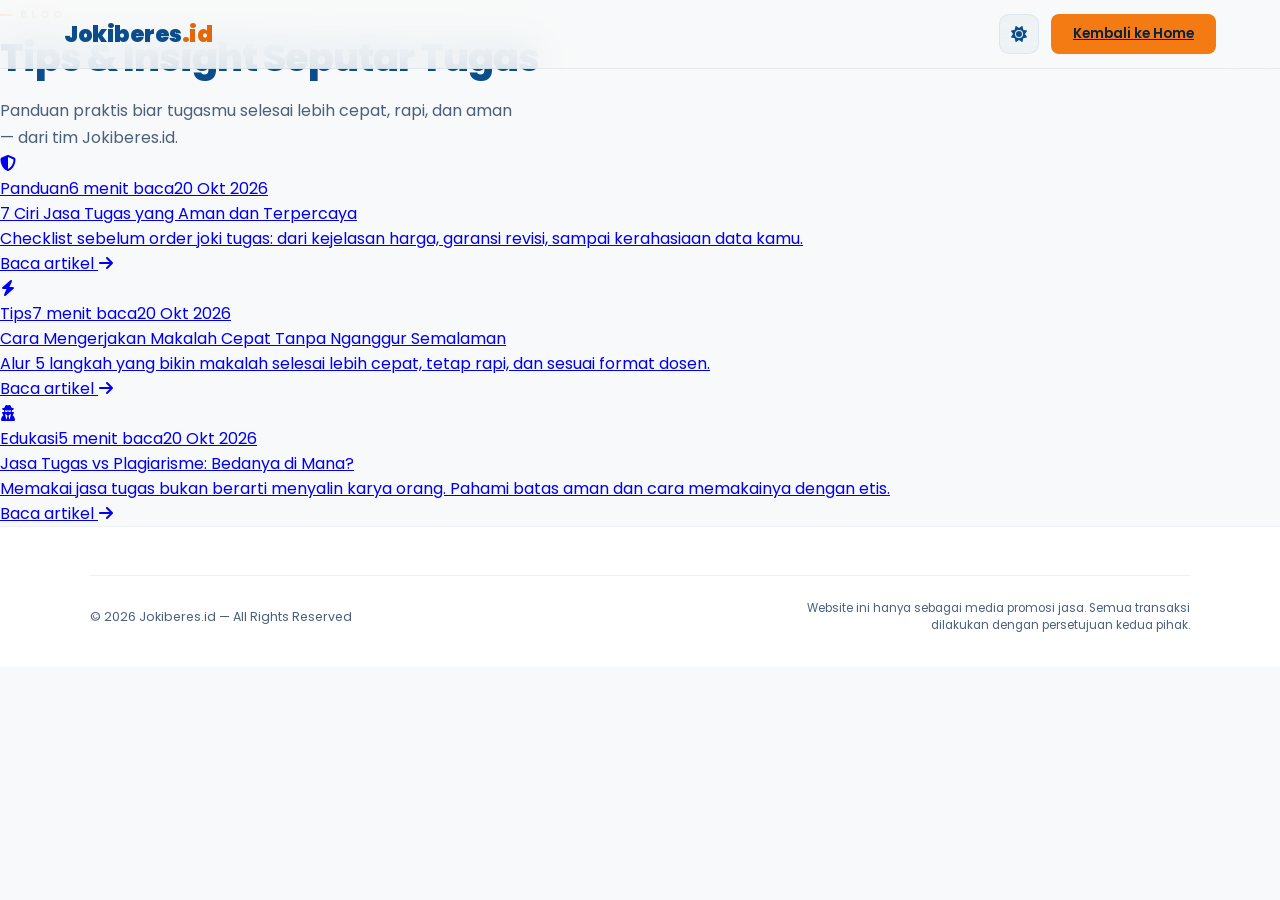
==== blog/index.html @ b33b4e6a "feat: tambah halaman blog dan 3 artikel SEO (jasa tugas, makalah, plagiarisme)" ====
<!DOCTYPE html>
<html lang="id" data-theme="light">
<head>
<meta charset="UTF-8">
<meta name="viewport" content="width=device-width, initial-scale=1.0">
<title>Blog Jokiberes.id — Tips Tugas, Makalah &amp; Jasa Tugas</title>
<meta name="description" content="Kumpulan artikel Jokiberes.id seputar jasa tugas: panduan memilih joki tugas yang aman, cara mengerjakan makalah cepat, dan edukasi soal plagiarisme.">
<meta name="robots" content="index, follow, max-image-preview:large">
<meta name="theme-color" content="#F8F9FA" media="(prefers-color-scheme: light)">
<meta name="theme-color" content="#0D1117" media="(prefers-color-scheme: dark)">
<link rel="canonical" href="https://www.jokiberes.my.id/blog/">
<meta property="og:type" content="website">
<meta property="og:site_name" content="Jokiberes.id">
<meta property="og:locale" content="id_ID">
<meta property="og:title" content="Blog &amp; Artikel — Tips Tugas &amp; Jasa Tugas | Jokiberes.id">
<meta property="og:description" content="Panduan memilih joki tugas aman, cara mengerjakan makalah cepat, dan edukasi soal plagiarisme.">
<meta property="og:url" content="https://www.jokiberes.my.id/blog/">
<meta property="og:image" content="https://www.jokiberes.my.id/img/og-image.png">
<meta name="twitter:card" content="summary_large_image">
<meta name="twitter:title" content="Blog &amp; Artikel — Tips Tugas | Jokiberes.id">
<meta name="twitter:description" content="Panduan memilih joki tugas aman, cara mengerjakan makalah cepat, dan edukasi soal plagiarisme.">
<meta name="twitter:image" content="https://www.jokiberes.my.id/img/og-image.png">

<script src="../js/theme.js"></script>
<link rel="preconnect" href="https://fonts.googleapis.com">
<link rel="preconnect" href="https://fonts.gstatic.com" crossorigin>
<link href="https://fonts.googleapis.com/css2?family=Poppins:wght@400;500;600;700;800;900&display=optional" rel="stylesheet">
<link rel="stylesheet" href="../css/style.css">
<noscript><style>.reveal{opacity:1!important;transform:none!important}</style></noscript>
<link rel="icon" href="../favicon.svg" type="image/svg+xml">
<link rel="icon" href="../favicon-32.png" sizes="32x32" type="image/png">
<link rel="apple-touch-icon" href="../apple-touch-icon.png">
</head>
<body>

<nav id="navbar" class="scrolled" aria-label="Navigasi utama">
  <a href="../index.html" class="nav-logo">Jokiberes<span>.id</span></a>
  <div class="nav-actions">
    <button type="button" class="theme-toggle" id="themeToggle" aria-label="Aktifkan mode gelap" aria-pressed="false" title="Ubah mode gelap/terang">
      <svg class="icon icon-sun" aria-hidden="true"><use href="../img/icons.svg#sun"></use></svg>
      <svg class="icon icon-moon" aria-hidden="true"><use href="../img/icons.svg#moon"></use></svg>
    </button>
    <a href="../index.html" class="btn-nav">Kembali ke Home</a>
  </div>
</nav>

<header class="blog-hero">
  <div class="section-label label-center">Blog</div>
  <h1 class="section-title">Tips &amp; Insight Seputar Tugas</h1>
  <p class="section-sub blog-hero-sub">Panduan praktis biar tugasmu selesai lebih cepat, rapi, dan aman — dari tim Jokiberes.id.</p>
</header>

<main class="blog-list">
  <a href="cara-memilih-jasa-tugas-aman.html" class="blog-list-item">
    <div class="blog-list-cover"><svg class="icon" aria-hidden="true"><use href="../img/icons.svg#shield-alt"></use></svg></div>
    <div class="blog-list-body">
      <div class="blog-meta"><span>Panduan</span><span class="dot-sep"></span><span>6 menit baca</span><span class="dot-sep"></span><span>20 Okt 2026</span></div>
      <div class="blog-card-title">7 Ciri Jasa Tugas yang Aman dan Terpercaya</div>
      <p class="blog-card-desc">Checklist sebelum order joki tugas: dari kejelasan harga, garansi revisi, sampai kerahasiaan data kamu.</p>
      <span class="blog-readmore">Baca artikel <svg class="icon" aria-hidden="true"><use href="../img/icons.svg#arrow-right"></use></svg></span>
    </div>
  </a>
  <a href="tips-mengerjakan-makalah-cepat.html" class="blog-list-item">
    <div class="blog-list-cover"><svg class="icon" aria-hidden="true"><use href="../img/icons.svg#bolt"></use></svg></div>
    <div class="blog-list-body">
      <div class="blog-meta"><span>Tips</span><span class="dot-sep"></span><span>7 menit baca</span><span class="dot-sep"></span><span>20 Okt 2026</span></div>
      <div class="blog-card-title">Cara Mengerjakan Makalah Cepat Tanpa Nganggur Semalaman</div>
      <p class="blog-card-desc">Alur 5 langkah yang bikin makalah selesai lebih cepat, tetap rapi, dan sesuai format dosen.</p>
      <span class="blog-readmore">Baca artikel <svg class="icon" aria-hidden="true"><use href="../img/icons.svg#arrow-right"></use></svg></span>
    </div>
  </a>
  <a href="jasa-tugas-dan-plagiarisme.html" class="blog-list-item">
    <div class="blog-list-cover"><svg class="icon" aria-hidden="true"><use href="../img/icons.svg#user-secret"></use></svg></div>
    <div class="blog-list-body">
      <div class="blog-meta"><span>Edukasi</span><span class="dot-sep"></span><span>5 menit baca</span><span class="dot-sep"></span><span>20 Okt 2026</span></div>
      <div class="blog-card-title">Jasa Tugas vs Plagiarisme: Bedanya di Mana?</div>
      <p class="blog-card-desc">Memakai jasa tugas bukan berarti menyalin karya orang. Pahami batas aman dan cara memakainya dengan etis.</p>
      <span class="blog-readmore">Baca artikel <svg class="icon" aria-hidden="true"><use href="../img/icons.svg#arrow-right"></use></svg></span>
    </div>
  </a>
</main>

<footer>
  <div class="footer-bottom">
    <div class="footer-copy">© 2026 Jokiberes.id — All Rights Reserved</div>
    <div class="footer-disclaimer">Website ini hanya sebagai media promosi jasa. Semua transaksi dilakukan dengan persetujuan kedua pihak.</div>
  </div>
</footer>

<script src="../js/script.js"></script>
</body>
</html>
---- css/style.css ----
*, *::before, *::after { margin: 0; padding: 0; box-sizing: border-box; }

  :root {
    --navy: #0A4D8A;
    --navy-dark: #05223e;
    --navy-light: #1664ae;
    --orange: #F47A13;
    --orange-dark: #c45d07;
    --orange-light: #ff933b;
    --orange-glow: rgba(244, 122, 19, 0.18);

    /* Accessible text variants of the accent color */
    --orange-text: #B55400;
    --orange-strong: #E2660A;
    --green-text: #1B7F32;
    --wa-text: #0E7A40;
    --ig-text: #C62368;

    /* Mapping legacy colors to the new three-color palette */
    --red: var(--orange);
    --red-dark: var(--orange-dark);
    --red-light: var(--orange-light);
    --red-glow: var(--orange-glow);
    
    /* Background colors (White / Off-White palette) */
    --black: #F8F9FA;
    --black2: #FFFFFF;
    --black3: #EAECEF;
    
    /* Text colors (Navy palette) */
    --white: #0A4D8A;
    --gray: #4A607A;
    --gray-light: #2A4563;
    
    --glass: rgba(10, 77, 138, 0.04);
    --glass-border: rgba(10, 77, 138, 0.08);

    /* Loader & scrolled nav bg */
    --loader-bg: #F8F9FA;
    --nav-scrolled-bg: rgba(248, 249, 250, 0.85);
    --lightbox-bg: rgba(248, 249, 250, 0.95);
    --mobile-nav-bg: #F8F9FA;

    /* Hover accent rgba */
    --accent-rgba-005: rgba(244, 122, 19, 0.05);
    --accent-rgba-01: rgba(244, 122, 19, 0.1);
    --accent-rgba-015: rgba(244, 122, 19, 0.15);
    --accent-rgba-02: rgba(244, 122, 19, 0.2);
    --accent-rgba-025: rgba(244, 122, 19, 0.25);
    --accent-rgba-03: rgba(244, 122, 19, 0.3);
    --accent-rgba-04: rgba(244, 122, 19, 0.4);

    --card-shadow: rgba(0, 0, 0, 0.08);
    --card-shadow-hover: rgba(0, 0, 0, 0.15);

    /* Select option bg */
    --select-option-bg: #EAECEF;

  }

  /* DARK MODE */
  [data-theme="dark"] {
    --navy: #5BA3E0;
    --navy-dark: #05223e;
    --navy-light: #74B5ED;
    --orange: #F47A13;
    --orange-dark: #c45d07;
    --orange-light: #ff933b;
    --orange-glow: rgba(244, 122, 19, 0.25);

    --orange-text: #F47A13;
    --orange-strong: #FF933B;
    --green-text: #4ADE80;
    --wa-text: #25D366;
    --ig-text: #E1306C;

    --red: var(--orange);
    --red-dark: var(--orange-dark);
    --red-light: var(--orange-light);
    --red-glow: var(--orange-glow);

    --black: #0D1117;
    --black2: #161B22;
    --black3: #1C2333;

    --white: #E6EDF3;
    --gray: #8B949E;
    --gray-light: #C9D1D9;

    --glass: rgba(255, 255, 255, 0.04);
    --glass-border: rgba(255, 255, 255, 0.08);

    --loader-bg: #0D1117;
    --nav-scrolled-bg: rgba(13, 17, 23, 0.88);
    --lightbox-bg: rgba(13, 17, 23, 0.95);
    --mobile-nav-bg: #0D1117;

    --accent-rgba-005: rgba(244, 122, 19, 0.06);
    --accent-rgba-01: rgba(244, 122, 19, 0.12);
    --accent-rgba-015: rgba(244, 122, 19, 0.18);
    --accent-rgba-02: rgba(244, 122, 19, 0.22);
    --accent-rgba-025: rgba(244, 122, 19, 0.28);
    --accent-rgba-03: rgba(244, 122, 19, 0.35);
    --accent-rgba-04: rgba(244, 122, 19, 0.45);

    --card-shadow: rgba(0, 0, 0, 0.3);
    --card-shadow-hover: rgba(0, 0, 0, 0.5);

    --select-option-bg: #1C2333;
  }

  html { scroll-behavior: smooth; }

  body {
    font-family: 'Poppins', sans-serif;
    background: var(--black);
    color: var(--white);
    overflow-x: hidden;
  }

  [hidden] { display: none !important; }

  .wrap { max-width: 1100px; margin: 0 auto; }
  .why-section-head { margin-top: 80px; }

  /* SVG ICON SYSTEM */
  .icon {
    width: 1em;
    height: 1em;
    fill: currentColor;
    display: inline-block;
    vertical-align: -0.125em;
    flex-shrink: 0;
  }

  /* ACCESSIBILITY */
  .skip-link {
    position: absolute;
    top: -60px;
    left: 16px;
    z-index: 100000;
    background: var(--orange-strong);
    color: #FFFFFF;
    padding: 12px 20px;
    border-radius: 0 0 10px 10px;
    font-size: 0.85rem;
    font-weight: 600;
    text-decoration: none;
    transition: top 0.2s ease;
  }
  .skip-link:focus { top: 0; }

  a:focus-visible,
  button:focus-visible,
  input:focus-visible,
  select:focus-visible,
  textarea:focus-visible {
    outline: 3px solid var(--orange-strong);
    outline-offset: 2px;
    border-radius: 6px;
  }

  @media (prefers-reduced-motion: reduce) {
    html { scroll-behavior: auto; }
    *, *::before, *::after {
      animation-duration: 0.001ms !important;
      animation-iteration-count: 1 !important;
      transition-duration: 0.001ms !important;
    }
    .reveal { opacity: 1 !important; transform: none !important; }
    .loader-bar-fill { width: 100%; }
  }

  /* LOADING SCREEN */
  #loader {
    position: fixed; inset: 0;
    background: var(--loader-bg);
    z-index: 99997;
    display: flex;
    flex-direction: column;
    align-items: center;
    justify-content: center;
    gap: 20px;
    transition: opacity 0.5s ease, visibility 0.5s ease;
  }
  #loader.hidden { opacity: 0; visibility: hidden; }
  .loader-logo {
    font-size: 2rem;
    font-weight: 900;
    letter-spacing: -1px;
    color: var(--navy);
  }
  .loader-logo span { color: var(--orange-text); }
  .loader-bar {
    width: 200px; height: 3px;
    background: var(--black3);
    border-radius: 99px;
    overflow: hidden;
  }
  .loader-bar-fill {
    height: 100%;
    background: linear-gradient(90deg, var(--orange-dark), var(--orange-light));
    border-radius: 99px;
    animation: loadfill 1.8s ease forwards;
  }
  @keyframes loadfill { from { width: 0; } to { width: 100%; } }
  .loader-text {
    font-size: 0.75rem;
    color: var(--gray);
    letter-spacing: 2px;
    text-transform: uppercase;
    animation: blink 1s infinite;
  }
  @keyframes blink { 0%,100%{opacity:1} 50%{opacity:0.3} }

  /* NAVBAR */
  nav {
    position: fixed;
    top: 0; left: 0; right: 0;
    z-index: 1000;
    padding: 20px 5%;
    display: flex;
    align-items: center;
    justify-content: space-between;
    transition: all 0.4s ease;
  }
  nav.scrolled {
    background: var(--nav-scrolled-bg);
    backdrop-filter: blur(20px);
    -webkit-backdrop-filter: blur(20px);
    border-bottom: 1px solid var(--glass-border);
    padding: 14px 5%;
  }
  .nav-logo {
    font-size: 1.4rem;
    font-weight: 900;
    letter-spacing: -0.5px;
    text-decoration: none;
    color: var(--navy);
  }
  .nav-logo span { color: var(--orange-strong); }
  .nav-links {
    display: flex;
    align-items: center;
    gap: 36px;
    list-style: none;
  }
  .nav-links a {
    color: var(--gray-light);
    text-decoration: none;
    font-size: 0.875rem;
    font-weight: 500;
    transition: color 0.2s;
    position: relative;
  }
  .nav-links a::after {
    content: '';
    position: absolute;
    bottom: -4px; left: 0;
    width: 0; height: 2px;
    background: var(--red);
    transition: width 0.3s;
    border-radius: 2px;
  }
  .nav-links a:hover { color: var(--navy); }
  .nav-links a:hover::after { width: 100%; }
  .nav-links a.active { color: var(--navy); }
  .nav-links a.active::after { width: 100%; }
  .btn-nav {
    background: var(--orange);
    color: var(--navy-dark) !important;
    padding: 10px 22px;
    border-radius: 8px;
    font-weight: 600;
    font-size: 0.85rem !important;
    transition: background 0.2s, transform 0.2s, box-shadow 0.2s !important;
  }
  .btn-nav:hover {
    background: var(--orange-light) !important;
    transform: translateY(-2px);
    box-shadow: 0 8px 24px var(--orange-glow);
  }
  .btn-nav::after { display: none !important; }
  .nav-actions {
    display: flex;
    align-items: center;
    gap: 12px;
  }
  .hamburger {
    display: none;
    flex-direction: column;
    gap: 5px;
    cursor: pointer;
    padding: 4px;
    background: none;
    border: none;
  }
  .hamburger span {
    display: block;
    width: 24px; height: 2px;
    background: var(--navy);
    border-radius: 2px;
    transition: all 0.3s;
  }

  /* HERO */
  #home {
    min-height: 100vh;
    display: flex;
    align-items: center;
    padding: 120px 5% 80px;
    position: relative;
    overflow: hidden;
  }
  .hero-bg {
    position: absolute;
    inset: 0;
    background: 
      radial-gradient(ellipse 60% 60% at 70% 40%, var(--accent-rgba-005) 0%, transparent 70%),
      radial-gradient(ellipse 40% 40% at 20% 80%, var(--glass) 0%, transparent 60%);
  }
  .hero-grid {
    position: absolute;
    inset: 0;
    background-image: 
      linear-gradient(var(--glass-border) 1px, transparent 1px),
      linear-gradient(90deg, var(--glass-border) 1px, transparent 1px);
    background-size: 60px 60px;
    mask-image: radial-gradient(ellipse 80% 80% at 50% 50%, black 30%, transparent 80%);
  }
  .hero-inner {
    display: grid;
    grid-template-columns: 1fr 1fr;
    gap: 60px;
    align-items: center;
    width: 100%;
    max-width: 1200px;
    margin: 0 auto;
    position: relative;
  }
  .hero-badge {
    display: inline-flex;
    align-items: center;
    gap: 8px;
    background: var(--glass);
    border: 1px solid var(--glass-border);
    border-radius: 99px;
    padding: 6px 16px;
    font-size: 0.75rem;
    font-weight: 500;
    color: var(--gray-light);
    margin-bottom: 24px;
    backdrop-filter: blur(10px);
    animation: fadeUp 0.6s ease both;
  }
  .hero-badge .icon { color: var(--orange-text); font-size: 0.7rem; }
  .hero-title {
    font-size: clamp(2.2rem, 4.5vw, 3.8rem);
    font-weight: 900;
    line-height: 1.1;
    letter-spacing: -1.5px;
    margin-bottom: 20px;
    animation: fadeUp 0.6s 0.1s ease both;
  }
  .hero-title .accent { color: var(--orange-strong); }
  .hero-title .underline-red {
    position: relative;
    display: inline-block;
  }
  .hero-title .underline-red::after {
    content: '';
    position: absolute;
    bottom: 2px; left: 0; right: 0;
    height: 4px;
    background: linear-gradient(90deg, var(--red), var(--red-light));
    border-radius: 2px;
    transform: scaleX(0);
    transform-origin: left;
    animation: lineExpand 0.8s 0.8s ease forwards;
  }
  @keyframes lineExpand { to { transform: scaleX(1); } }
  .hero-sub {
    font-size: 1.05rem;
    color: var(--gray);
    line-height: 1.7;
    margin-bottom: 36px;
    font-weight: 400;
    animation: fadeUp 0.6s 0.2s ease both;
  }
  .hero-sub strong { color: var(--gray-light); font-weight: 600; }
  .hero-btns {
    display: flex;
    gap: 14px;
    flex-wrap: wrap;
    animation: fadeUp 0.6s 0.3s ease both;
  }
  .btn-primary {
    display: inline-flex;
    align-items: center;
    gap: 10px;
    background: var(--orange);
    color: var(--navy-dark);
    padding: 14px 28px;
    border-radius: 10px;
    text-decoration: none;
    font-weight: 700;
    font-size: 0.95rem;
    transition: all 0.25s ease;
    box-shadow: 0 4px 20px var(--orange-glow);
  }
  .btn-primary:hover {
    background: var(--orange-light);
    transform: translateY(-3px);
    box-shadow: 0 12px 32px var(--accent-rgba-03);
  }
  .btn-secondary {
    display: inline-flex;
    align-items: center;
    gap: 10px;
    background: transparent;
    color: var(--navy);
    padding: 14px 28px;
    border-radius: 10px;
    text-decoration: none;
    font-weight: 600;
    font-size: 0.95rem;
    border: 1.5px solid var(--glass-border);
    transition: all 0.25s ease;
    backdrop-filter: blur(10px);
  }
  .btn-secondary:hover {
    border-color: var(--orange);
    color: var(--orange);
    transform: translateY(-3px);
    background: var(--accent-rgba-005);
  }
  .hero-stats {
    display: flex;
    gap: 28px;
    margin-top: 48px;
    animation: fadeUp 0.6s 0.4s ease both;
  }
  .stat-item { text-align: left; }
  .stat-num {
    font-size: 1.6rem;
    font-weight: 800;
    color: var(--white);
    letter-spacing: -1px;
  }
  .stat-num span { color: var(--orange-strong); }
  .stat-label { font-size: 0.72rem; color: var(--gray); font-weight: 500; margin-top: 2px; }
  .stat-divider { width: 1px; background: var(--glass-border); align-self: stretch; }

  /* HERO VISUAL */
  .hero-visual {
    position: relative;
    animation: fadeUp 0.6s 0.2s ease both;
    margin-top: -100px;
  }
  .hero-card-main {
    background: var(--black3);
    border: 1px solid var(--glass-border);
    border-radius: 20px;
    padding: 28px;
    position: relative;
    overflow: hidden;
  }
  .hero-card-main::before {
    content: '';
    position: absolute;
    top: 0; left: 0; right: 0;
    height: 2px;
    background: linear-gradient(90deg, transparent, var(--orange), transparent);
  }
  .card-header {
    display: flex;
    align-items: center;
    gap: 10px;
    margin-bottom: 20px;
  }
  .dot { width: 10px; height: 10px; border-radius: 50%; }
  .dot.red { background: #FF5F57; }
  .dot.yellow { background: #FEBC2E; }
  .dot.green { background: #28C840; }
  .card-title { font-size: 0.8rem; color: var(--gray); margin-left: auto; }
  .service-list { display: flex; flex-direction: column; gap: 12px; }
  .service-item {
    display: flex;
    align-items: center;
    gap: 12px;
    background: var(--glass);
    border: 1px solid var(--glass-border);
    border-radius: 10px;
    padding: 12px 14px;
    transition: all 0.3s;
    cursor: default;
  }
  .service-item:hover {
    border-color: var(--accent-rgba-03);
    background: var(--accent-rgba-005);
    transform: translateX(4px);
  }
  .service-icon {
    width: 36px; height: 36px;
    background: var(--accent-rgba-01);
    border-radius: 8px;
    display: flex; align-items: center; justify-content: center;
    color: var(--red);
    font-size: 0.9rem;
    flex-shrink: 0;
  }
  .service-info { flex: 1; }
  .service-name { font-size: 0.82rem; font-weight: 600; margin-bottom: 2px; }
  .service-time { font-size: 0.7rem; color: var(--gray); }
  .service-status {
    font-size: 0.65rem;
    padding: 3px 8px;
    border-radius: 99px;
    font-weight: 600;
  }
  .status-ready { background: rgba(40,200,64,0.15); color: var(--green-text); }
  .status-fast { background: var(--accent-rgba-015); color: var(--orange-text); }

  /* FLOATING BADGES */
  .float-badge {
    position: absolute;
    background: var(--black3);
    border: 1px solid var(--glass-border);
    border-radius: 10px;
    padding: 10px 14px;
    font-size: 0.75rem;
    font-weight: 600;
    display: flex;
    align-items: center;
    gap: 8px;
    backdrop-filter: blur(10px);
    animation: float 3s ease-in-out infinite;
    white-space: nowrap;
  }
  .float-badge.b1 { top: -60px; right: 20px; animation-delay: 0s; }
  .float-badge.b2 { top: -60px; left: 20px; animation-delay: 1s; }
  .float-badge.b3 { bottom: -60px; left: 50%; transform: translateX(-50%); animation-delay: 2s; }
  .float-badge .icon { color: var(--red); }
  @keyframes float { 0%,100%{transform:translateY(0)} 50%{transform:translateY(-8px)} }

  /* SECTION BASE */
  section { padding: 100px 5%; }
  .section-label {
    display: inline-block;
    font-size: 0.7rem;
    font-weight: 700;
    letter-spacing: 3px;
    text-transform: uppercase;
    color: var(--orange-text);
    margin-bottom: 12px;
    position: relative;
    padding-left: 20px;
  }
  .section-label::before {
    content: '';
    position: absolute;
    left: 0; top: 50%;
    transform: translateY(-50%);
    width: 12px; height: 2px;
    background: var(--red);
  }
  .section-title {
    font-size: clamp(1.8rem, 3vw, 2.8rem);
    font-weight: 800;
    letter-spacing: -1px;
    line-height: 1.2;
    margin-bottom: 16px;
  }
  .section-sub {
    font-size: 1rem;
    color: var(--gray);
    max-width: 520px;
    line-height: 1.7;
  }
  .section-head { margin-bottom: 60px; }
  .center { text-align: center; }
  .center .section-label { padding-left: 0; }
  .center .section-label::before { display: none; }
  .center .section-sub { margin: 0 auto; }

  /* SERVICES */
  #services { background: var(--black2); }
  .services-grid {
    display: grid;
    grid-template-columns: repeat(auto-fit, minmax(280px, 1fr));
    gap: 24px;
    margin-bottom: 60px;
  }
  .service-card {
    background: var(--black3);
    border: 1px solid var(--glass-border);
    border-radius: 16px;
    padding: 28px;
    transition: all 0.3s ease;
    position: relative;
    overflow: hidden;
    cursor: default;
  }
  .service-card::after {
    content: '';
    position: absolute;
    bottom: 0; left: 0; right: 0;
    height: 2px;
    background: linear-gradient(90deg, var(--orange), var(--orange-light));
    transform: scaleX(0);
    transition: transform 0.3s ease;
  }
  .service-card:hover { 
    border-color: var(--accent-rgba-025); 
    transform: translateY(-6px);
    box-shadow: 0 24px 48px var(--card-shadow-hover), 0 0 0 1px var(--accent-rgba-01);
  }
  .service-card:hover::after { transform: scaleX(1); }
  .sc-icon {
    width: 52px; height: 52px;
    background: var(--accent-rgba-01);
    border-radius: 12px;
    display: flex; align-items: center; justify-content: center;
    color: var(--red);
    font-size: 1.3rem;
    margin-bottom: 20px;
    transition: all 0.3s;
  }
  .service-card:hover .sc-icon {
    background: var(--accent-rgba-02);
    box-shadow: 0 0 20px var(--red-glow);
  }
  .sc-name { font-size: 1.05rem; font-weight: 700; margin-bottom: 10px; }
  .sc-desc { font-size: 0.85rem; color: var(--gray); line-height: 1.6; margin-bottom: 16px; }
  .sc-features { display: flex; flex-direction: column; gap: 6px; }
  .sc-feat {
    display: flex;
    align-items: center;
    gap: 8px;
    font-size: 0.78rem;
    color: var(--gray-light);
  }
  .sc-feat .icon { color: var(--orange-text); font-size: 0.7rem; }
  .service-card-cta { border-color: var(--accent-rgba-02); background: var(--accent-rgba-005); }
  .sc-icon-cta { background: var(--accent-rgba-02) !important; }

  /* WHY US */
  .why-grid {
    display: grid;
    grid-template-columns: repeat(auto-fit, minmax(200px, 1fr));
    gap: 20px;
  }
  .why-card {
    text-align: center;
    padding: 32px 20px;
    background: var(--glass);
    border: 1px solid var(--glass-border);
    border-radius: 16px;
    transition: all 0.3s;
  }
  .why-card:hover {
    border-color: var(--accent-rgba-03);
    background: var(--accent-rgba-005);
    transform: translateY(-4px);
  }
  .why-icon {
    width: 56px; height: 56px;
    background: var(--accent-rgba-01);
    border-radius: 50%;
    display: flex; align-items: center; justify-content: center;
    color: var(--red);
    font-size: 1.4rem;
    margin: 0 auto 16px;
  }
  .why-title { font-size: 0.95rem; font-weight: 700; margin-bottom: 8px; }
  .why-desc { font-size: 0.78rem; color: var(--gray); line-height: 1.5; }

  /* REVIEWS */
  #reviews { background: var(--black); }
  .stats-strip {
    display: flex;
    justify-content: center;
    gap: 48px;
    flex-wrap: wrap;
    margin-bottom: 60px;
    padding: 32px;
    background: var(--glass);
    border: 1px solid var(--glass-border);
    border-radius: 16px;
    backdrop-filter: blur(10px);
  }
  .strip-stat { text-align: center; }
  .strip-num {
    font-size: 1.8rem;
    font-weight: 800;
    letter-spacing: -1px;
  }
  .strip-num .pct { color: var(--orange-strong); }
  .strip-label { font-size: 0.75rem; color: var(--gray); margin-top: 4px; }

  .screenshot-gallery {
    display: grid;
    grid-template-columns: repeat(4, 1fr);
    gap: 14px;
    margin-bottom: 48px;
  }
  .testi-thumb {
    display: block;
    width: 100%;
    padding: 0;
    border: none;
    background: none;
    cursor: zoom-in;
  }
  .testi-screenshot {
  width: 100%;
  height: 180px;
  object-fit: cover;
  border-radius: 10px;
  margin-bottom: 16px;
  border: 1px solid var(--glass-border);
  cursor: zoom-in;
  transition: transform 0.3s ease, box-shadow 0.3s ease, border-color 0.3s ease;
  }
  .testi-thumb:hover .testi-screenshot,
  .testi-thumb:focus-visible .testi-screenshot {
    transform: scale(1.03) translateY(-4px);
    box-shadow: 0 12px 32px var(--accent-rgba-025);
    border-color: var(--accent-rgba-04);
  }

  /* Lightbox */
  .lightbox {
    position: fixed;
    inset: 0;
    background: var(--lightbox-bg);
    backdrop-filter: blur(12px);
    z-index: 99999;
    display: flex;
    align-items: center;
    justify-content: center;
    opacity: 0;
    visibility: hidden;
    transition: all 0.3s ease;
    cursor: zoom-out;
  }
  .lightbox.open {
    opacity: 1;
    visibility: visible;
  }
  .lightbox img {
    max-width: 90vw;
    max-height: 85vh;
    border-radius: 14px;
    object-fit: contain;
    transform: scale(0.85);
    transition: transform 0.35s cubic-bezier(0.34, 1.56, 0.64, 1);
    box-shadow: 0 32px 80px var(--card-shadow-hover), 0 0 0 1px var(--accent-rgba-02);
  }
  .lightbox.open img {
    transform: scale(1);
  }
  .lightbox-close {
    position: absolute;
    top: 24px; right: 28px;
    color: var(--navy);
    font-size: 1.8rem;
    cursor: pointer;
    opacity: 0.6;
    transition: opacity 0.2s, transform 0.2s;
    background: none;
    border: none;
    line-height: 1;
  }
  .lightbox-close:hover {
    opacity: 1;
    transform: rotate(90deg);
  }
  .testimonial-slider { 
  position: relative; 
  overflow: hidden;
  width: 100%;
  }
  .testimonial-track {
  display: flex;
  gap: 24px;
  transition: transform 0.5s cubic-bezier(0.4, 0, 0.2, 1);
  will-change: transform;
  }
  .testi-card {
    min-width: 100%;
    background: var(--black3);
    border: 1px solid var(--glass-border);
    border-radius: 16px;
    padding: 28px;
    flex-shrink: 0;
    transition: all 0.3s;
    position: relative;
  }
  .testi-card::before {
    content: '"';
    position: absolute;
    top: 16px; right: 24px;
    font-size: 5rem;
    color: var(--accent-rgba-01);
    font-family: Georgia, serif;
    line-height: 1;
  }
  .testi-stars { color: #FFD700; font-size: 0.85rem; margin-bottom: 14px; letter-spacing: 2px; }
  .testi-text { font-size: 0.88rem; color: var(--gray-light); line-height: 1.7; margin-bottom: 20px; }
  .testi-user { display: flex; align-items: center; gap: 12px; }
  .testi-avatar {
    width: 42px; height: 42px;
    border-radius: 50%;
    background: linear-gradient(135deg, var(--navy-dark), var(--navy-light));
    display: flex; align-items: center; justify-content: center;
    font-weight: 700;
    font-size: 0.95rem;
    color: #FFFFFF;
  }
  .testi-name { font-weight: 600; font-size: 0.88rem; }
  .testi-role { font-size: 0.72rem; color: var(--gray); margin-top: 2px; }
  .testi-service {
    display: inline-block;
    margin-top: 4px;
    font-size: 0.65rem;
    padding: 2px 8px;
    border-radius: 99px;
    background: var(--accent-rgba-015);
    color: var(--orange-text);
    font-weight: 600;
  }
  .slider-controls {
    display: flex;
    align-items: center;
    justify-content: center;
    gap: 16px;
    margin-top: 36px;
  }
  .slider-btn {
    width: 44px; height: 44px;
    border-radius: 50%;
    border: 1.5px solid var(--glass-border);
    background: var(--glass);
    color: var(--navy);
    font-size: 0.9rem;
    cursor: pointer;
    transition: all 0.2s;
    display: flex; align-items: center; justify-content: center;
  }
  .slider-btn:hover {
    border-color: var(--orange);
    background: var(--accent-rgba-01);
    color: var(--orange);
  }
  .slider-dots { display: flex; gap: 6px; }
  .dot-indicator {
    width: 6px; height: 6px;
    padding: 0;
    border: none;
    border-radius: 99px;
    background: var(--glass-border);
    transition: all 0.3s;
    cursor: pointer;
  }
  .dot-indicator.active { background: var(--red); width: 24px; }

  /* FAQ */
  #faq { background: var(--black2); }
  .faq-grid { max-width: 760px; margin: 0 auto; display: flex; flex-direction: column; gap: 12px; }
  .faq-item {
    background: var(--black3);
    border: 1px solid var(--glass-border);
    border-radius: 12px;
    overflow: hidden;
    transition: border-color 0.3s;
  }
  .faq-item.active { border-color: var(--accent-rgba-03); }
  .faq-heading { margin: 0; font-size: inherit; font-weight: inherit; }
  .faq-q {
    width: 100%;
    padding: 20px 24px;
    display: flex;
    align-items: center;
    justify-content: space-between;
    gap: 16px;
    cursor: pointer;
    font-family: inherit;
    font-weight: 600;
    font-size: 0.92rem;
    text-align: left;
    background: none;
    border: none;
    user-select: none;
    color: var(--navy);
  }
  .faq-arrow {
    color: var(--gray);
    transition: transform 0.3s, color 0.3s;
    flex-shrink: 0;
    font-size: 0.8rem;
  }
  .faq-item.active .faq-arrow { transform: rotate(180deg); color: var(--orange); }
  .faq-a {
    max-height: 0;
    padding: 0;
    overflow: hidden;
    transition: max-height 0.4s ease, padding 0.3s;
    font-size: 0.85rem;
    color: var(--gray);
    line-height: 1.7;
  }
  .faq-item.active .faq-a { max-height: 400px; }
  .faq-a-inner { padding: 0 24px 20px; }
  .faq-more {
    text-align: center;
    margin-top: 36px;
    font-size: 0.85rem;
    color: var(--gray);
  }
  .faq-more a { color: var(--orange-text); font-weight: 600; }

  /* CONTACT */
  #contact { background: var(--black); }
  .contact-inner {
    display: grid;
    grid-template-columns: 1fr 1fr;
    gap: 60px;
    align-items: start;
    max-width: 1100px;
    margin: 0 auto;
  }
  .contact-cta-text {
    font-size: clamp(1.8rem, 2.5vw, 2.4rem);
    font-weight: 800;
    letter-spacing: -1px;
    line-height: 1.2;
    margin-bottom: 16px;
  }
  .contact-cta-text span { color: var(--orange-strong); }
  .contact-sub { font-size: 0.9rem; color: var(--gray); line-height: 1.7; margin-bottom: 36px; }
  .contact-channels { display: flex; flex-direction: column; gap: 14px; }
  .channel-btn {
    display: flex;
    align-items: center;
    gap: 14px;
    padding: 16px 20px;
    border-radius: 12px;
    text-decoration: none;
    font-weight: 600;
    font-size: 0.9rem;
    transition: all 0.25s;
    border: 1.5px solid transparent;
  }
  .channel-btn.wa { background: rgba(37,211,102,0.08); color: var(--wa-text); border-color: rgba(37,211,102,0.2); }
  .channel-btn.wa:hover { background: rgba(37,211,102,0.15); transform: translateX(6px); box-shadow: 0 8px 24px rgba(37,211,102,0.15); }
  .channel-btn.tk { background: var(--glass); color: var(--navy); border-color: var(--glass-border); }
  .channel-btn.tk:hover { background: var(--accent-rgba-005); transform: translateX(6px); }
  .channel-btn.ig { background: rgba(225,48,108,0.08); color: var(--ig-text); border-color: rgba(225,48,108,0.2); }
  .channel-btn.ig:hover { background: rgba(225,48,108,0.15); transform: translateX(6px); }
  .channel-btn.em { background: var(--accent-rgba-005); color: var(--orange-text); border-color: var(--accent-rgba-02); }
  .channel-btn.em:hover { background: var(--accent-rgba-015); transform: translateX(6px); }
  .channel-icon { font-size: 1.3rem; }
  .channel-arrow { margin-left: auto; font-size: 0.9rem; }
  .channel-title { font-size: 0.95rem; }
  .channel-sub { font-size: 0.75rem; opacity: 0.75; font-weight: 400; }

  /* FORM */
  .contact-form {
    background: var(--black3);
    border: 1px solid var(--glass-border);
    border-radius: 20px;
    padding: 36px;
    position: relative;
    overflow: hidden;
  }
  .contact-form::before {
    content: '';
    position: absolute;
    top: 0; left: 0; right: 0;
    height: 2px;
    background: linear-gradient(90deg, var(--orange), var(--orange-light), transparent);
  }
  .form-title { font-size: 1.1rem; font-weight: 700; margin-bottom: 24px; }
  .form-group { margin-bottom: 18px; }
  .form-label { font-size: 0.78rem; color: var(--gray); font-weight: 600; letter-spacing: 0.5px; margin-bottom: 8px; display: block; text-transform: uppercase; }
  .form-input {
    width: 100%;
    background: var(--glass);
    border: 1.5px solid var(--glass-border);
    border-radius: 10px;
    padding: 12px 16px;
    color: var(--white);
    font-family: 'Poppins', sans-serif;
    font-size: 0.88rem;
    transition: all 0.2s;
    outline: none;
  }
  .form-input:focus { border-color: var(--red); background: var(--accent-rgba-005); }
  .form-input::placeholder { color: var(--gray); }
  select.form-input option { background: var(--select-option-bg); color: var(--white); }
  .btn-submit {
    width: 100%;
    background: var(--red);
    color: var(--navy-dark);
    border: none;
    padding: 14px;
    border-radius: 10px;
    font-family: 'Poppins', sans-serif;
    font-size: 0.95rem;
    font-weight: 700;
    cursor: pointer;
    transition: all 0.25s;
    margin-top: 8px;
    display: flex; align-items: center; justify-content: center; gap: 10px;
  }
  .btn-submit:hover { background: var(--red-light); transform: translateY(-2px); box-shadow: 0 12px 32px var(--red-glow); }

  /* FOOTER */
  footer {
    background: var(--black2);
    border-top: 1px solid var(--glass-border);
    padding: 48px 5% 32px;
  }
  .footer-inner {
    display: grid;
    grid-template-columns: 1.5fr 1fr 1fr 1fr;
    gap: 40px;
    max-width: 1100px;
    margin: 0 auto 40px;
  }
  .footer-brand-name { font-size: 1.3rem; font-weight: 900; letter-spacing: -0.5px; margin-bottom: 12px; }
  .footer-brand-name span { color: var(--orange-strong); }
  .footer-brand-desc { font-size: 0.82rem; color: var(--gray); line-height: 1.6; }
  .footer-col-title { font-size: 0.8rem; font-weight: 700; letter-spacing: 1px; text-transform: uppercase; color: var(--white); margin-bottom: 16px; }
  .footer-links { display: flex; flex-direction: column; gap: 10px; }
  .footer-links a { font-size: 0.82rem; color: var(--gray); text-decoration: none; transition: color 0.2s; }
  .footer-links a:hover { color: var(--orange-text); }
  .social-links { display: flex; gap: 12px; margin-top: 20px; }
  .social-btn {
    width: 36px; height: 36px;
    border-radius: 8px;
    background: var(--glass);
    border: 1px solid var(--glass-border);
    display: flex; align-items: center; justify-content: center;
    color: var(--navy);
    text-decoration: none;
    font-size: 0.85rem;
    transition: all 0.2s;
  }
  .social-btn:hover { background: var(--accent-rgba-01); color: var(--orange-text); border-color: var(--accent-rgba-03); }
  .footer-bottom {
    border-top: 1px solid var(--glass-border);
    padding-top: 24px;
    display: flex;
    justify-content: space-between;
    align-items: center;
    flex-wrap: wrap;
    gap: 12px;
    max-width: 1100px;
    margin: 0 auto;
  }
  .footer-copy { font-size: 0.78rem; color: var(--gray); }
  .footer-disclaimer { font-size: 0.72rem; color: var(--gray); max-width: 400px; text-align: right; }

  /* FLOATING WA */
  .wa-float {
    position: fixed;
    bottom: 30px; right: 30px;
    z-index: 999;
    width: 58px; height: 58px;
    border-radius: 50%;
    background: #25D366;
    display: flex; align-items: center; justify-content: center;
    color: white;
    font-size: 1.6rem;
    text-decoration: none;
    box-shadow: 0 8px 24px rgba(37,211,102,0.4);
    transition: all 0.3s;
    animation: pulse-wa 2s ease-in-out infinite;
  }
  .wa-float:hover { transform: scale(1.1); box-shadow: 0 16px 40px rgba(37,211,102,0.5); }
  @keyframes pulse-wa {
    0%,100%{ box-shadow: 0 8px 24px rgba(37,211,102,0.4), 0 0 0 0 rgba(37,211,102,0.4); }
    70%{ box-shadow: 0 8px 24px rgba(37,211,102,0.4), 0 0 0 12px rgba(37,211,102,0); }
  }

  /* ANIMATIONS */
  @keyframes fadeUp {
    from { opacity: 0; transform: translateY(30px); }
    to { opacity: 1; transform: translateY(0); }
  }

  /* THEME TOGGLE BUTTON */
  .theme-toggle {
    width: 40px;
    height: 40px;
    border-radius: 10px;
    border: 1.5px solid var(--glass-border);
    background: var(--glass);
    color: var(--navy);
    font-size: 1rem;
    cursor: pointer;
    display: flex;
    align-items: center;
    justify-content: center;
    transition: all 0.3s ease;
    position: relative;
    overflow: hidden;
    flex-shrink: 0;
  }
  .theme-toggle:hover {
    border-color: var(--orange);
    background: var(--accent-rgba-01);
    color: var(--orange);
    transform: translateY(-2px);
  }
  .theme-toggle .icon-sun,
  .theme-toggle .icon-moon {
    position: absolute;
    transition: all 0.4s cubic-bezier(0.34, 1.56, 0.64, 1);
  }
  .theme-toggle .icon-sun {
    opacity: 1;
    transform: rotate(0deg) scale(1);
  }
  .theme-toggle .icon-moon {
    opacity: 0;
    transform: rotate(-90deg) scale(0.5);
  }
  [data-theme="dark"] .theme-toggle .icon-sun {
    opacity: 0;
    transform: rotate(90deg) scale(0.5);
  }
  [data-theme="dark"] .theme-toggle .icon-moon {
    opacity: 1;
    transform: rotate(0deg) scale(1);
  }

  /* Smooth transition for theme switching */
  body,
  body *:not(.loader-bar-fill):not(.theme-toggle .icon-sun):not(.theme-toggle .icon-moon) {
    transition: background-color 0.3s ease, color 0.3s ease, border-color 0.3s ease, box-shadow 0.3s ease;
  }
  .reveal {
    opacity: 0;
    transform: translateY(40px);
    transition: opacity 0.7s ease, transform 0.7s ease;
  }
  .reveal.visible { opacity: 1; transform: translateY(0); }
  .reveal-delay-1 { transition-delay: 0.1s; }
  .reveal-delay-2 { transition-delay: 0.2s; }
  .reveal-delay-3 { transition-delay: 0.3s; }
  .reveal-delay-4 { transition-delay: 0.4s; }

  /* MOBILE NAV */
  @media (max-width: 900px) {
    .nav-links { display: none; flex-direction: column; gap: 24px; position: absolute; top: 100%; left: 0; right: 0; background: var(--mobile-nav-bg); backdrop-filter: blur(20px); padding: 32px 5%; border-bottom: 1px solid var(--glass-border); }
    .nav-links.open { display: flex; }
    .hamburger { display: flex; }
    .hero-inner { grid-template-columns: 1fr; }
    .hero-visual { display: none; }
    .hero-stats { gap: 16px; }
    .contact-inner { grid-template-columns: 1fr; }
    .footer-inner { grid-template-columns: 1fr 1fr; }
    .footer-disclaimer { text-align: left; }
  }
  @media (max-width: 600px) {
    section { padding: 70px 5%; }
    .services-grid { grid-template-columns: 1fr; }
    .stats-strip { gap: 24px; }
    .footer-bottom { flex-direction: column; text-align: center; }
    .footer-disclaimer { text-align: center; max-width: 100%; }
    .why-grid {
      grid-template-columns: 1fr 1fr;
    }
    .why-card:last-child {
      grid-column: 1 / -1;
      max-width: 180px;
      margin: 0 auto;
    }
    .screenshot-gallery {
      grid-template-columns: 1fr 1fr !important;
      gap: 10px !important;
    }
    .testi-screenshot {
      height: 140px;
    }
    .testimonial-track {
      flex-direction: column;
      transform: none !important;
      gap: 16px;
    }
    .testi-card {
      min-width: unset;
      width: 100%;
    }
    .slider-controls {
      display: none;
    }
    .footer-inner { 
    grid-template-columns: 1fr 1fr;
    gap: 28px;
    }
    .footer-inner > div:first-child {
    grid-column: 1 / -1;
    }
  }

  /* LEGAL / CONTENT PAGES */
  .legal-page {
    padding: 140px 5% 100px;
    max-width: 900px;
    margin: 0 auto;
  }
  .legal-title {
    font-size: clamp(1.8rem, 3vw, 2.6rem);
    font-weight: 800;
    letter-spacing: -1px;
    margin-bottom: 8px;
  }
  .legal-updated { font-size: 0.8rem; color: var(--gray); margin-bottom: 40px; }
  .legal-content h2 {
    font-size: 1.15rem;
    font-weight: 700;
    margin: 32px 0 12px;
  }
  .legal-content p, .legal-content li {
    font-size: 0.9rem;
    color: var(--gray-light);
    line-height: 1.8;
  }
  .legal-content ul { margin: 8px 0 8px 22px; }
  .legal-content li { margin-bottom: 6px; }
  .legal-content a { color: var(--orange-text); font-weight: 600; }
  .legal-actions { display: flex; gap: 14px; flex-wrap: wrap; margin-top: 48px; }
  .error-code {
    font-size: clamp(4rem, 14vw, 9rem);
    font-weight: 900;
    line-height: 1;
    letter-spacing: -4px;
    color: var(--orange-strong);
  }
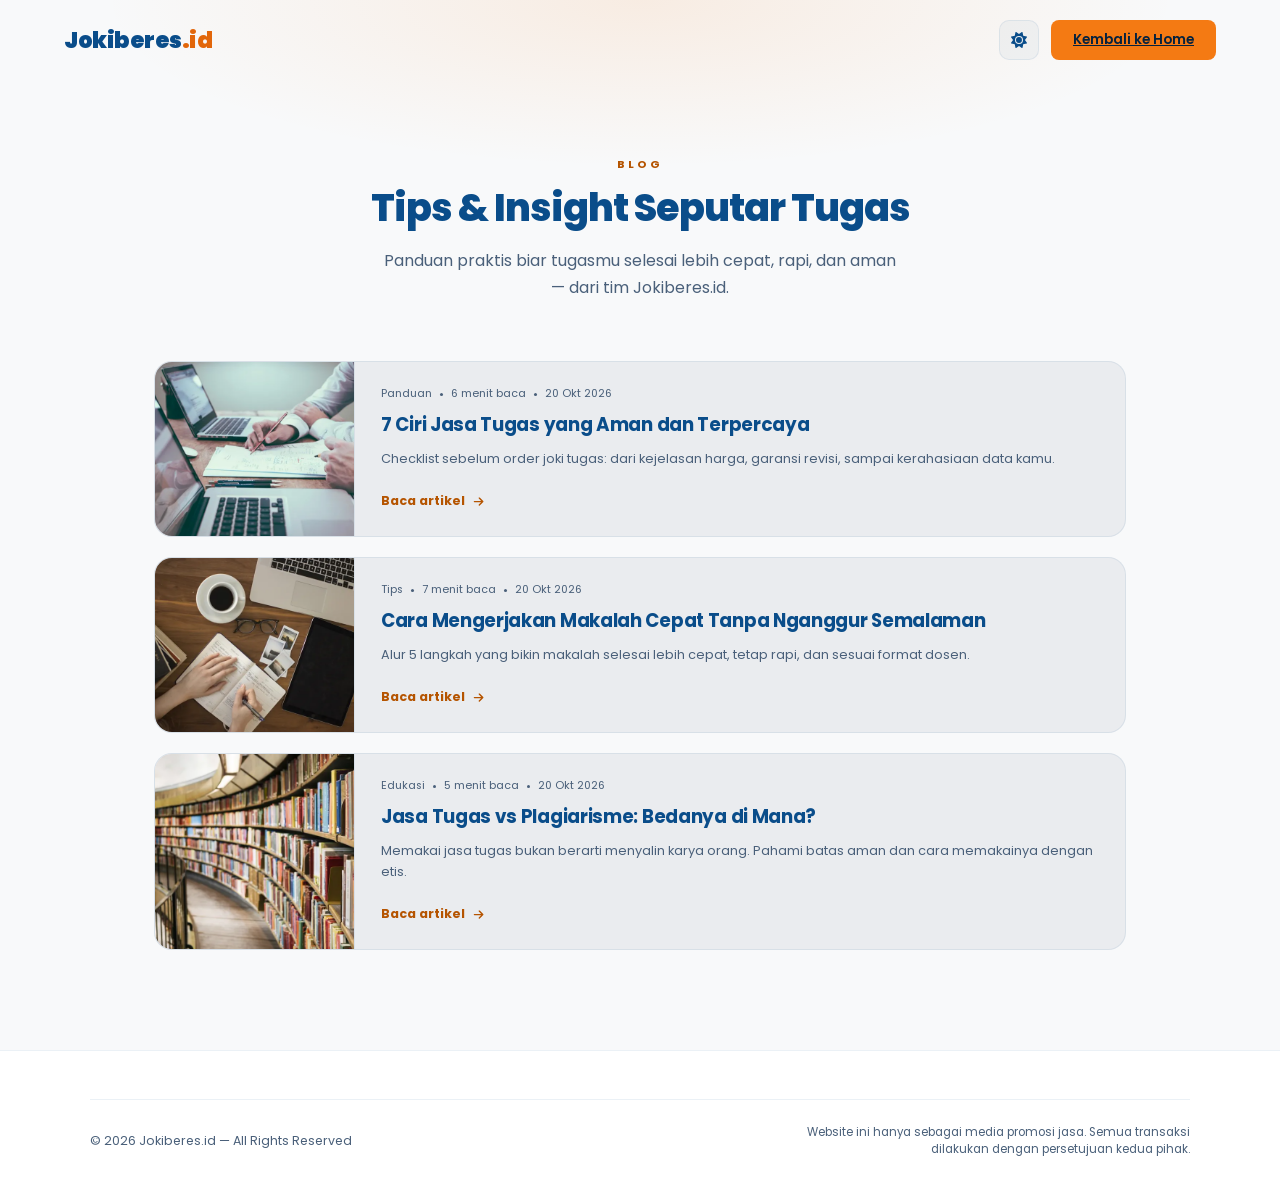
==== commit 944b155e: "style: ganti ikon SVG kartu artikel dengan foto cover bergradasi" ====
--- a/blog/index.html
+++ b/blog/index.html
@@ -52,7 +52,12 @@
 
 <main class="blog-list">
   <a href="cara-memilih-jasa-tugas-aman.html" class="blog-list-item">
-    <div class="blog-list-cover"><svg class="icon" aria-hidden="true"><use href="../img/icons.svg#shield-alt"></use></svg></div>
+    <div class="blog-list-cover">
+        <picture>
+          <source srcset="../img/blog-aman.webp" type="image/webp">
+          <img src="../img/blog-aman.jpg" alt="Orang menyusun dokumen dan checklist di meja kerja" class="blog-cover-img" width="720" height="481" loading="lazy" decoding="async">
+        </picture>
+      </div>
     <div class="blog-list-body">
       <div class="blog-meta"><span>Panduan</span><span class="dot-sep"></span><span>6 menit baca</span><span class="dot-sep"></span><span>20 Okt 2026</span></div>
       <div class="blog-card-title">7 Ciri Jasa Tugas yang Aman dan Terpercaya</div>
@@ -61,7 +66,12 @@
     </div>
   </a>
   <a href="tips-mengerjakan-makalah-cepat.html" class="blog-list-item">
-    <div class="blog-list-cover"><svg class="icon" aria-hidden="true"><use href="../img/icons.svg#bolt"></use></svg></div>
+    <div class="blog-list-cover">
+        <picture>
+          <source srcset="../img/blog-makalah.webp" type="image/webp">
+          <img src="../img/blog-makalah.jpg" alt="Menulis catatan dan laptop untuk makalah" class="blog-cover-img" width="720" height="481" loading="lazy" decoding="async">
+        </picture>
+      </div>
     <div class="blog-list-body">
       <div class="blog-meta"><span>Tips</span><span class="dot-sep"></span><span>7 menit baca</span><span class="dot-sep"></span><span>20 Okt 2026</span></div>
       <div class="blog-card-title">Cara Mengerjakan Makalah Cepat Tanpa Nganggur Semalaman</div>
@@ -70,7 +80,12 @@
     </div>
   </a>
   <a href="jasa-tugas-dan-plagiarisme.html" class="blog-list-item">
-    <div class="blog-list-cover"><svg class="icon" aria-hidden="true"><use href="../img/icons.svg#user-secret"></use></svg></div>
+    <div class="blog-list-cover">
+        <picture>
+          <source srcset="../img/blog-etika.webp" type="image/webp">
+          <img src="../img/blog-etika.jpg" alt="Buku dan tumpukan bacaan di perpustakaan" class="blog-cover-img" width="720" height="481" loading="lazy" decoding="async">
+        </picture>
+      </div>
     <div class="blog-list-body">
       <div class="blog-meta"><span>Edukasi</span><span class="dot-sep"></span><span>5 menit baca</span><span class="dot-sep"></span><span>20 Okt 2026</span></div>
       <div class="blog-card-title">Jasa Tugas vs Plagiarisme: Bedanya di Mana?</div>
--- a/css/style.css
+++ b/css/style.css
@@ -578,6 +578,8 @@
     line-height: 1.7;
   }
   .section-head { margin-bottom: 60px; }
+  .section-label.label-center { padding-left: 0; }
+  .section-label.label-center::before { display: none; }
   .center { text-align: center; }
   .center .section-label { padding-left: 0; }
   .center .section-label::before { display: none; }
@@ -1242,3 +1244,425 @@
     color: var(--orange-strong);
   }
 
+  /* =========================================================
+     BLOG / ARTIKEL
+     ========================================================= */
+  #blog { background: var(--black); }
+
+  /* Pratinjau artikel di homepage */
+  .blog-grid {
+    display: grid;
+    grid-template-columns: repeat(3, 1fr);
+    gap: 24px;
+  }
+  .blog-card {
+    position: relative;
+    display: flex;
+    flex-direction: column;
+    background: var(--black3);
+    border: 1px solid var(--glass-border);
+    border-radius: 18px;
+    overflow: hidden;
+    text-decoration: none;
+    color: inherit;
+    transition: transform 0.3s ease, box-shadow 0.3s ease, border-color 0.3s ease;
+  }
+  .blog-card:hover {
+    transform: translateY(-6px);
+    border-color: var(--accent-rgba-025);
+    box-shadow: 0 24px 48px var(--card-shadow-hover), 0 0 0 1px var(--accent-rgba-01);
+  }
+  .blog-cover {
+    position: relative;
+    height: 150px;
+    display: flex;
+    align-items: center;
+    justify-content: center;
+    background:
+      radial-gradient(circle at 20% 20%, var(--accent-rgba-02), transparent 55%),
+      radial-gradient(circle at 85% 80%, rgba(10, 77, 138, 0.22), transparent 55%),
+      linear-gradient(135deg, var(--black2), var(--black3));
+    border-bottom: 1px solid var(--glass-border);
+    overflow: hidden;
+  }
+  [data-theme="dark"] .blog-cover {
+    background:
+      radial-gradient(circle at 20% 20%, var(--accent-rgba-02), transparent 55%),
+      radial-gradient(circle at 85% 80%, rgba(91, 163, 224, 0.18), transparent 55%),
+      linear-gradient(135deg, #10151d, #161b22);
+  }
+  .blog-cover::before {
+    content: '';
+    position: absolute;
+    inset: 0;
+    z-index: 1;
+    background: linear-gradient(180deg, rgba(5, 34, 62, 0.05) 0%, rgba(5, 34, 62, 0.45) 100%);
+    pointer-events: none;
+  }
+  [data-theme="dark"] .blog-cover::before {
+    background: linear-gradient(180deg, rgba(13, 17, 23, 0.15) 0%, rgba(13, 17, 23, 0.6) 100%);
+  }
+  .blog-cover-img {
+    position: absolute;
+    inset: 0;
+    width: 100%;
+    height: 100%;
+    object-fit: cover;
+    transition: transform 0.4s ease;
+  }
+  .blog-card:hover .blog-cover-img { transform: scale(1.06); }
+  .blog-cover-tag {
+    position: absolute;
+    z-index: 2;
+    top: 12px;
+    left: 12px;
+    font-size: 0.62rem;
+    font-weight: 700;
+    letter-spacing: 1.5px;
+    text-transform: uppercase;
+    color: var(--orange-text);
+    background: var(--black2);
+    border: 1px solid var(--accent-rgba-02);
+    padding: 4px 10px;
+    border-radius: 99px;
+  }
+  .blog-body {
+    display: flex;
+    flex-direction: column;
+    flex: 1;
+    padding: 22px;
+  }
+  .blog-meta {
+    display: flex;
+    align-items: center;
+    gap: 8px;
+    font-size: 0.68rem;
+    color: var(--gray);
+    margin-bottom: 10px;
+  }
+  .blog-meta .dot-sep { width: 3px; height: 3px; border-radius: 50%; background: currentColor; }
+  .blog-card-title {
+    font-size: 1rem;
+    font-weight: 700;
+    line-height: 1.4;
+    letter-spacing: -0.3px;
+    margin-bottom: 10px;
+  }
+  .blog-card-desc {
+    font-size: 0.8rem;
+    color: var(--gray);
+    line-height: 1.65;
+    margin-bottom: 18px;
+    flex: 1;
+  }
+  .blog-readmore {
+    display: inline-flex;
+    align-items: center;
+    gap: 8px;
+    font-size: 0.78rem;
+    font-weight: 700;
+    color: var(--orange-text);
+  }
+  .blog-readmore .icon { font-size: 0.7rem; transition: transform 0.25s ease; }
+  .blog-card:hover .blog-readmore .icon { transform: translateX(4px); }
+  .blog-actions { display: flex; justify-content: center; margin-top: 40px; }
+
+  /* Index daftar artikel */
+  .blog-hero {
+    padding: 150px 5% 40px;
+    text-align: center;
+    position: relative;
+    overflow: hidden;
+  }
+  .blog-hero::before {
+    content: '';
+    position: absolute;
+    inset: 0;
+    background: radial-gradient(ellipse 60% 70% at 50% 0%, var(--accent-rgba-01) 0%, transparent 70%);
+    pointer-events: none;
+  }
+  .blog-hero .section-title { max-width: 760px; margin-left: auto; margin-right: auto; }
+  .blog-hero .section-sub { margin-left: auto; margin-right: auto; }
+  .blog-hero-sub { margin-top: 12px; }
+  .blog-list {
+    max-width: 1100px;
+    margin: 0 auto;
+    padding: 20px 5% 100px;
+    display: grid;
+    gap: 20px;
+  }
+  .blog-list-item {
+    display: grid;
+    grid-template-columns: 200px 1fr;
+    gap: 0;
+    background: var(--black3);
+    border: 1px solid var(--glass-border);
+    border-radius: 18px;
+    overflow: hidden;
+    text-decoration: none;
+    color: inherit;
+    transition: transform 0.3s ease, border-color 0.3s ease, box-shadow 0.3s ease;
+  }
+  .blog-list-item:hover {
+    transform: translateY(-4px);
+    border-color: var(--accent-rgba-025);
+    box-shadow: 0 20px 40px var(--card-shadow-hover);
+  }
+  .blog-list-cover {
+    position: relative;
+    overflow: hidden;
+    background: var(--black3);
+    border-right: 1px solid var(--glass-border);
+  }
+  .blog-list-cover .blog-cover-img {
+    position: static;
+    width: 100%;
+    height: 100%;
+    object-fit: cover;
+    display: block;
+    transition: transform 0.4s ease;
+  }
+  .blog-list-item:hover .blog-cover-img { transform: scale(1.05); }
+  .blog-list-body { padding: 24px 26px; }
+  .blog-list-body .blog-card-title { font-size: 1.15rem; }
+
+  /* Halaman artikel */
+  .post-hero {
+    position: relative;
+    padding: 150px 5% 50px;
+    overflow: hidden;
+  }
+  .post-hero::before {
+    content: '';
+    position: absolute;
+    inset: 0;
+    background:
+      radial-gradient(ellipse 55% 70% at 20% 0%, var(--accent-rgba-01) 0%, transparent 70%),
+      radial-gradient(ellipse 50% 60% at 90% 10%, rgba(10, 77, 138, 0.12) 0%, transparent 70%);
+    pointer-events: none;
+  }
+  .post-hero-inner { position: relative; max-width: 820px; margin: 0 auto; }
+  .breadcrumbs {
+    display: flex;
+    flex-wrap: wrap;
+    align-items: center;
+    gap: 8px;
+    font-size: 0.72rem;
+    color: var(--gray);
+    margin-bottom: 22px;
+  }
+  /* Override gaya global nav (breadcrumb memakai elemen <nav> untuk aksesibilitas) */
+  nav.breadcrumbs {
+    position: static;
+    display: flex;
+    justify-content: flex-start;
+    align-items: center;
+    width: auto;
+    padding: 0;
+    background: none;
+    z-index: auto;
+    border: none;
+  }
+  .breadcrumbs a { color: var(--gray); text-decoration: none; }
+  .breadcrumbs a:hover { color: var(--orange-text); }
+  .breadcrumbs .sep { opacity: 0.5; }
+  .post-title {
+    font-size: clamp(1.9rem, 4vw, 3rem);
+    font-weight: 900;
+    line-height: 1.13;
+    letter-spacing: -1.4px;
+    margin-bottom: 18px;
+  }
+  .post-lead {
+    font-size: 1.02rem;
+    color: var(--gray);
+    line-height: 1.75;
+    margin-bottom: 26px;
+  }
+  .post-meta {
+    display: flex;
+    flex-wrap: wrap;
+    align-items: center;
+    gap: 14px;
+    font-size: 0.75rem;
+    color: var(--gray);
+    padding-bottom: 26px;
+    border-bottom: 1px solid var(--glass-border);
+  }
+  .post-author {
+    display: flex;
+    align-items: center;
+    gap: 10px;
+  }
+  .post-avatar {
+    width: 34px;
+    height: 34px;
+    border-radius: 50%;
+    display: flex;
+    align-items: center;
+    justify-content: center;
+    font-size: 0.8rem;
+    font-weight: 800;
+    color: #FFFFFF;
+    background: linear-gradient(135deg, var(--navy-dark), var(--navy));
+  }
+  .post-meta-strong { display: block; font-size: 0.8rem; font-weight: 600; color: var(--gray-light); }
+  .post-meta-sep { width: 4px; height: 4px; border-radius: 50%; background: var(--gray); opacity: 0.6; }
+
+  .post-layout {
+    max-width: 820px;
+    margin: 0 auto;
+    padding: 50px 5% 100px;
+  }
+  .post-body { font-size: 0.95rem; color: var(--gray-light); line-height: 1.9; }
+  .post-body > p { margin-bottom: 20px; }
+  .post-body h2 {
+    font-size: clamp(1.25rem, 2.4vw, 1.6rem);
+    font-weight: 800;
+    letter-spacing: -0.6px;
+    color: var(--white);
+    margin: 44px 0 14px;
+    line-height: 1.3;
+    scroll-margin-top: 100px;
+  }
+  .post-body h3 {
+    font-size: 1.05rem;
+    font-weight: 700;
+    color: var(--white);
+    margin: 30px 0 10px;
+    line-height: 1.4;
+  }
+  .post-body ul, .post-body ol { margin: 0 0 22px 22px; }
+  .post-body li { margin-bottom: 10px; }
+  .post-body li::marker { color: var(--orange-strong); font-weight: 700; }
+  .post-body a { color: var(--orange-text); font-weight: 600; }
+  .post-body strong { color: var(--white); font-weight: 700; }
+  .post-body blockquote {
+    margin: 28px 0;
+    padding: 20px 24px;
+    border-left: 3px solid var(--orange-strong);
+    background: var(--accent-rgba-005);
+    border-radius: 0 12px 12px 0;
+    font-size: 0.95rem;
+    color: var(--gray-light);
+  }
+  .post-body blockquote p:last-child { margin-bottom: 0; }
+  .post-body .callout {
+    margin: 30px 0;
+    padding: 22px 24px;
+    border-radius: 16px;
+    background: var(--black3);
+    border: 1px solid var(--accent-rgba-02);
+    display: flex;
+    gap: 14px;
+    align-items: flex-start;
+  }
+  .post-body .callout-icon {
+    flex-shrink: 0;
+    width: 38px;
+    height: 38px;
+    border-radius: 10px;
+    display: flex;
+    align-items: center;
+    justify-content: center;
+    background: var(--accent-rgba-01);
+    color: var(--orange-strong);
+    font-size: 1rem;
+  }
+  .post-body .callout strong { display: block; margin-bottom: 4px; color: var(--white); }
+  .post-body .callout p { margin: 0; font-size: 0.88rem; line-height: 1.7; }
+
+  /* Table of contents */
+  .post-toc {
+    background: var(--black3);
+    border: 1px solid var(--glass-border);
+    border-radius: 16px;
+    padding: 22px 24px;
+    margin-bottom: 40px;
+  }
+  .post-toc-title {
+    display: flex;
+    align-items: center;
+    gap: 8px;
+    font-size: 0.72rem;
+    font-weight: 800;
+    letter-spacing: 1.5px;
+    text-transform: uppercase;
+    color: var(--orange-text);
+    margin-bottom: 14px;
+  }
+  .post-toc ol { margin: 0 0 0 18px; }
+  .post-toc li { margin-bottom: 8px; font-size: 0.86rem; }
+  .post-toc a { color: var(--gray-light); text-decoration: none; }
+  .post-toc a:hover { color: var(--orange-text); }
+
+  /* CTA di akhir artikel */
+  .post-cta {
+    margin: 50px 0 0;
+    padding: 34px;
+    border-radius: 20px;
+    background:
+      radial-gradient(circle at 90% 0%, var(--accent-rgba-02), transparent 55%),
+      linear-gradient(135deg, var(--black3), var(--black2));
+    border: 1px solid var(--accent-rgba-025);
+    text-align: center;
+  }
+  .post-cta h2 {
+    margin: 0 0 10px !important;
+    font-size: 1.35rem !important;
+    letter-spacing: -0.5px;
+  }
+  .post-cta p { margin: 0 auto 22px; max-width: 420px; font-size: 0.9rem; }
+  .post-cta .post-cta-btns { display: flex; justify-content: center; gap: 12px; flex-wrap: wrap; }
+  .post-cta .btn-primary { color: var(--navy-dark); font-weight: 700; }
+  .post-cta .btn-secondary { color: var(--navy); font-weight: 600; }
+
+  .post-share {
+    margin-top: 36px;
+    display: flex;
+    align-items: center;
+    flex-wrap: wrap;
+    gap: 10px;
+    font-size: 0.8rem;
+    color: var(--gray);
+  }
+  .post-share a {
+    width: 36px;
+    height: 36px;
+    border-radius: 10px;
+    display: inline-flex;
+    align-items: center;
+    justify-content: center;
+    border: 1px solid var(--glass-border);
+    background: var(--glass);
+    color: var(--navy);
+    text-decoration: none;
+    transition: all 0.2s ease;
+  }
+  .post-share a:hover { color: var(--orange-text); border-color: var(--accent-rgba-03); transform: translateY(-2px); }
+
+  .post-related { max-width: 1100px; margin: 0 auto; padding: 0 5% 100px; }
+  .post-related-title {
+    font-size: 1.2rem;
+    font-weight: 800;
+    letter-spacing: -0.5px;
+    margin-bottom: 22px;
+  }
+
+  @media (max-width: 900px) {
+    .blog-grid { grid-template-columns: 1fr 1fr; }
+    .blog-list-item { grid-template-columns: 150px 1fr; }
+  }
+  @media (max-width: 640px) {
+    .blog-grid { grid-template-columns: 1fr; }
+    .blog-list-item { grid-template-columns: 1fr; }
+    .blog-list-cover { min-height: 110px; border-right: none; border-bottom: 1px solid var(--glass-border); }
+    .post-hero { padding-top: 120px; }
+    .post-meta { gap: 10px; }
+    .post-body { font-size: 0.92rem; }
+    .post-cta { padding: 26px 20px; }
+    nav#navbar .btn-nav { font-size: 0.72rem !important; padding: 8px 12px; }
+    nav#navbar .nav-logo { font-size: 1.15rem; }
+    .breadcrumbs { font-size: 0.68rem; }
+  }
+
